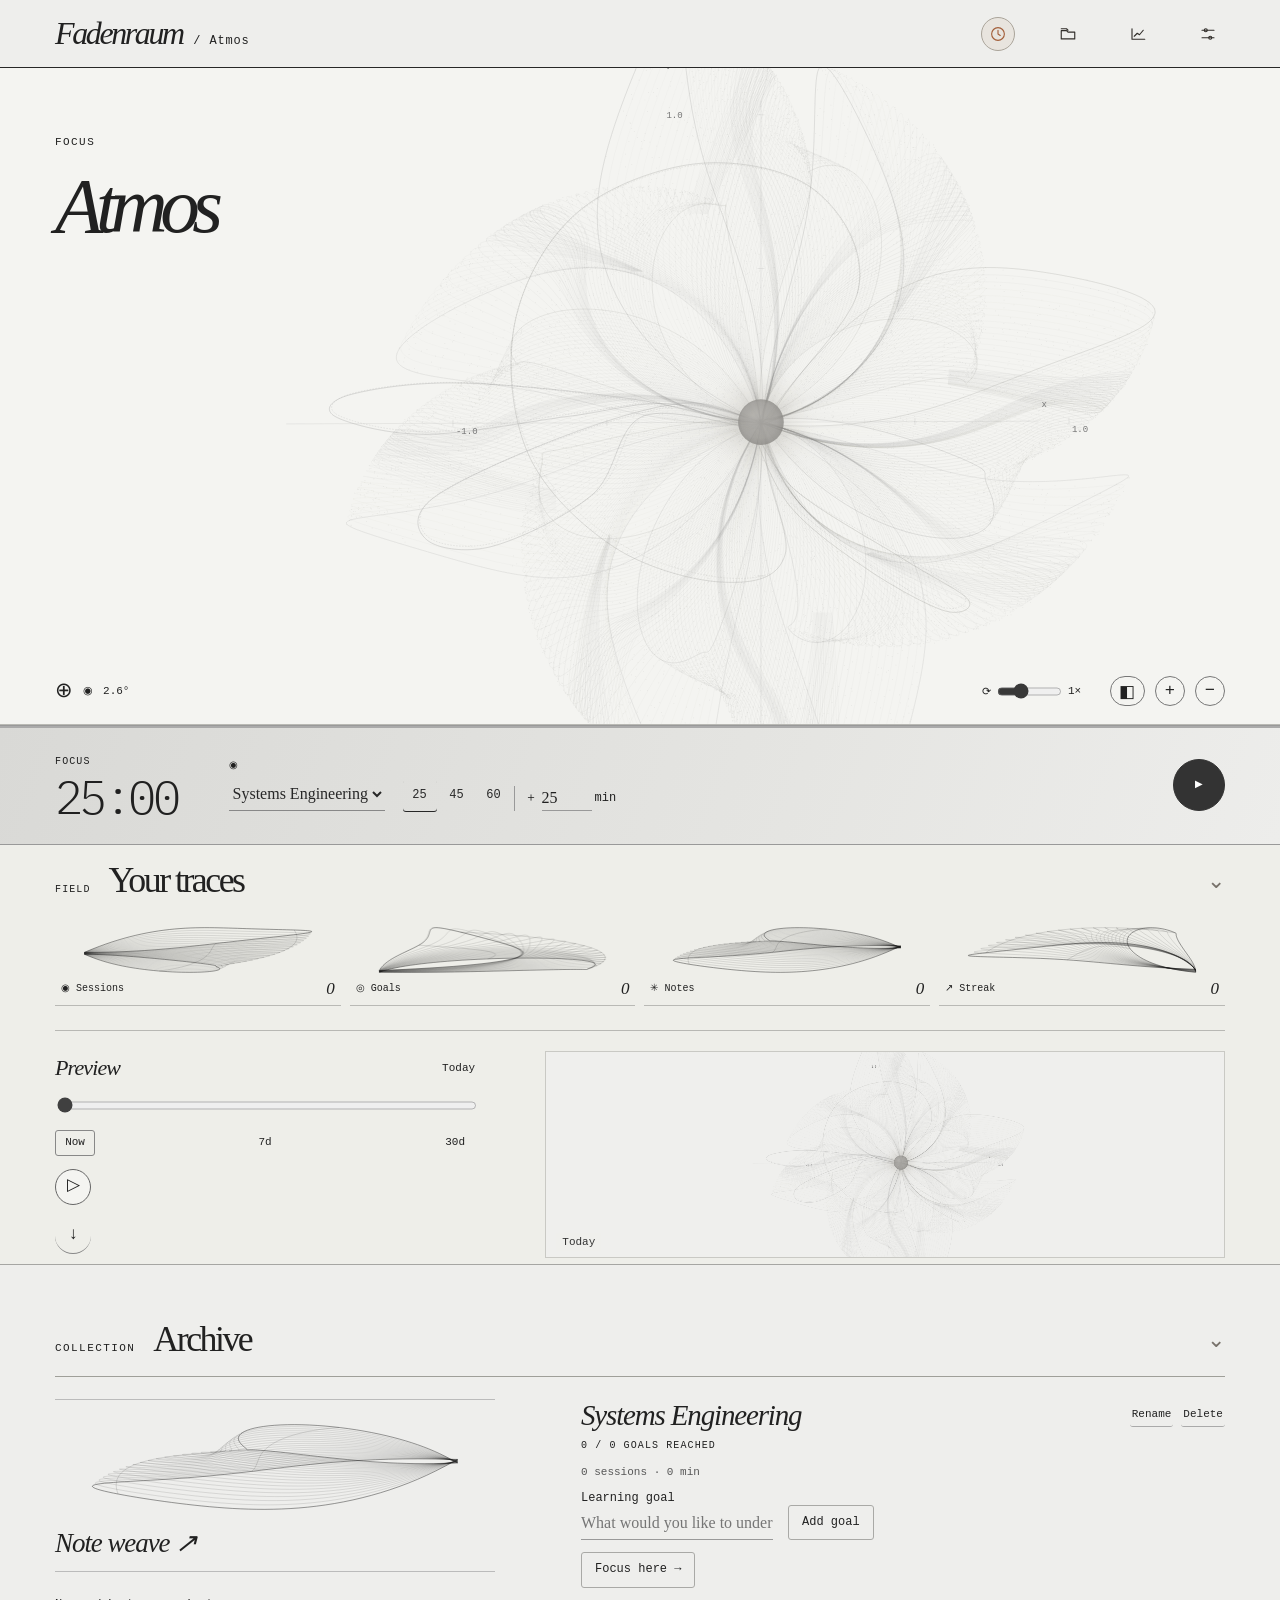
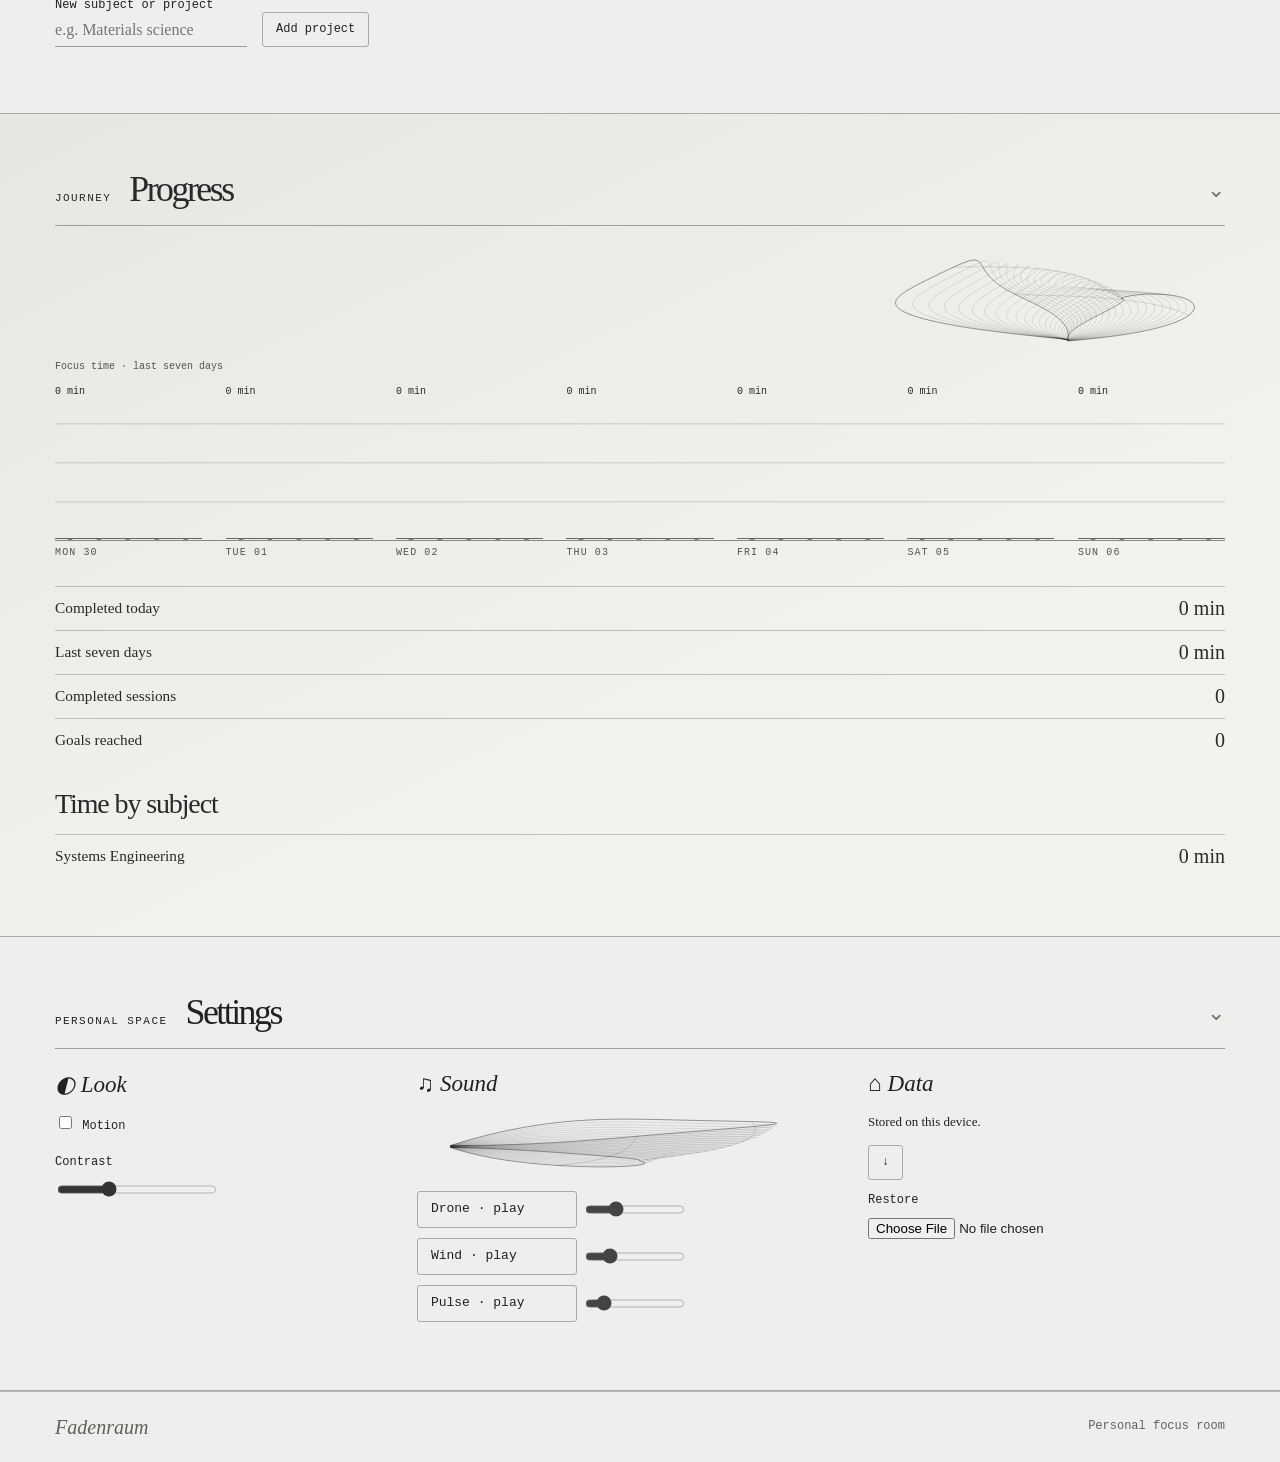
==== index.html @ 85946fc1 "Publish Fadenraum static site Co-authored-by: Copilot App <223556219+Copilot@users.noreply.github.co" ====
<!doctype html><html lang="en"><head><meta charset="utf-8"><meta name="viewport" content="width=device-width,initial-scale=1"><meta name="theme-color" content="#eeeeec"><title>Atmos — Fadenraum</title><link rel="icon" href="data:,"><link rel="stylesheet" href="atmos/stil.css"></head><body>
<header><a class="wordmark" href="#fokus">Fadenraum <i>/ Atmos</i></a><nav aria-label="Main navigation"><a href="#fokus" aria-label="Focus" title="Focus"><svg viewBox="0 0 24 24" aria-hidden="true"><circle cx="12" cy="12" r="8.5"/><path d="M12 7v5l3 2"/></svg></a><a href="#archiv" aria-label="Archive" title="Archive"><svg viewBox="0 0 24 24" aria-hidden="true"><path d="M3 7.5h7l2 2h9v9H3zM3 5h7l2 2"/></svg></a><a href="#fortschritt" aria-label="Progress" title="Progress"><svg viewBox="0 0 24 24" aria-hidden="true"><path d="M4 19V5m0 14h17"/><path d="m7 15 4-4 3 2 5-6"/></svg></a><a href="#einstellungen" aria-label="Settings" title="Settings"><svg viewBox="0 0 24 24" aria-hidden="true"><path d="M4 7h16M4 17h16"/><circle cx="9" cy="7" r="2"/><circle cx="15" cy="17" r="2"/></svg></a></nav></header>
<main><section id="fokus"><div class="installation"><div class="art"><canvas id="traces" tabindex="0" aria-label="Drag or use the arrow keys to orbit the field. Use plus and minus to zoom."></canvas></div>
<div class="intro"><small id="fieldState">Focus</small><h1><span id="identity">Atmos</span><span id="heroClock" hidden aria-hidden="true"></span></h1><div class="chrono" aria-hidden="true"><i id="hand"></i></div><p id="objectCaption" class="quiet-copy" aria-hidden="true">An orbital field study</p></div><div class="orientation" aria-label="View orientation"><span>◉</span><output id="angle">0.0°</output></div><div class="viewControls"><label class="speedLabel" title="Orbit speed">⟳ <input id="speed" aria-label="Orbit speed" type="range" min="0" max="3" step=".25" value="1"><output id="rate">1×</output></label><button id="quality" aria-label="Toggle 4K view" aria-pressed="false" disabled>◧</button><button id="near" aria-label="Zoom in" title="Zoom in">+</button><button id="far" aria-label="Zoom out" title="Zoom out">−</button></div><div id="sessionControls"></div><div id="filmControls" hidden><span id="filmDay">Day 0 / 30</span><button id="filmToggle">Ⅱ</button><button id="filmExit" aria-label="Exit preview">×</button></div></div>
<div class="desk"><div class="progressline" aria-hidden="true"><i id="elapsed"></i></div><div class="time"><small id="phase">Focus</small><output id="time">25:00</output></div><div class="setup"><label>◉ <select id="project" aria-label="Subject or project"></select></label><label id="goalLabel">◎ <select id="goal" aria-label="Learning goal"></select></label><div class="durations" aria-label="Focus duration"><button data-min="25" aria-label="25 minutes">25</button><button data-min="45" aria-label="45 minutes">45</button><button data-min="60" aria-label="60 minutes">60</button><label class="customTime" title="Custom duration">＋ <span><input type="number" min="1" max="240" step="1" required id="customMinutes" aria-label="Custom focus duration in minutes"> min</span></label></div></div><div class="actions"><button class="solid" id="start" aria-label="Start focus" title="Start focus">▶</button><button id="pause" aria-label="Pause or resume focus" hidden></button><button id="end" aria-label="Finish focus" title="Finish">✓</button><button id="abort" aria-label="Reset focus" title="Reset">↺</button></div></div><p role="status" id="report"></p><details class="fold imprintPlate" id="previewFold" open><summary class="foldHead"><span><small>Field</small><strong>Your traces</strong></span><i aria-hidden="true">⌄</i></summary><div class="foldBody"><p id="imprintHint" class="quiet-copy"></p><div id="imprints"></div><div class="forecast"><div class="forecastControls"><label for="days">Preview</label><output id="horizon" for="days">Today</output><input id="days" type="range" min="0" max="30" step="1" value="0"><div class="milestones"><button data-days="0" aria-label="Today">Now</button><button data-days="7" aria-label="One week">7d</button><button data-days="30" aria-label="One month">30d</button></div><button id="filmPlay" type="button" aria-label="Play 30-day preview">▷</button><button id="collect" type="button" aria-label="Export field as SVG">↓</button><p class="quiet-copy">Modelled with one session each day, one note every two days and one goal every three days.</p><p id="forecastSummary" class="quiet-copy" aria-live="polite"></p></div><figure class="proof"><canvas id="proof" aria-label="Field at the selected point in time"></canvas><figcaption id="proofTitle">Your field today</figcaption></figure></div></div></details></section>
<section id="archiv" class="page"><details class="fold" id="archiveFold" open><summary class="foldHead sectionhead"><span><small>Collection</small><strong>Archive</strong></span><i aria-hidden="true">⌄</i></summary><div class="foldBody"><div class="collection"><div class="collectionSide"><a class="noteLink" href="notizgewebe.html"><canvas data-study="notes" aria-hidden="true"></canvas><span>Note weave ↗</span></a><form id="addProject"><label>New subject or project<input name="name" required maxlength="100" placeholder="e.g. Materials science"></label><button>Add project</button></form></div><div id="projects"></div></div></div></details></section>
<section id="fortschritt" class="page"><details class="fold" id="progressFold" open><summary class="foldHead sectionhead"><span><small>Journey</small><strong>Progress</strong></span><i aria-hidden="true">⌄</i></summary><div class="foldBody"><canvas class="orbitStudy" data-study="days" aria-label="Field section from your study days"></canvas><figure class="history"><figcaption>Focus time · last seven days</figcaption><div id="chart"></div></figure><div id="stats"></div></div></details></section>
<section id="einstellungen" class="page"><details class="fold" id="settingsFold" open><summary class="foldHead sectionhead"><span><small>Personal space</small><strong>Settings</strong></span><i aria-hidden="true">⌄</i></summary><div class="foldBody"><div class="settingsGrid"><section><h3>◐ Look</h3><label class="check"><input type="checkbox" id="quiet"> Motion</label><label class="contrastLabel">Contrast<input id="contrast" type="range" min="80" max="145" value="100"></label></section><section><h3>♫ Sound</h3><canvas class="soundStudy" data-study="sessions" aria-hidden="true"></canvas><p class="quiet-copy">A low drone, soft wind and a quiet pulse. Mix each layer independently.</p><div id="sound"></div></section><section><h3>⌂ Data</h3><p>Stored on this device.</p><button id="backup" aria-label="Export backup" title="Export backup">↓</button><label class="upload">Restore <input type="file" id="restore" accept=".json,application/json"></label><p id="importMsg" role="status"></p></section></div></div></details></section></main>
<dialog id="renameDialog"><form id="renameForm"><h2 id="renameHeading">Rename</h2><label>Name<input id="renameName" required autocomplete="off"></label><div><button type="button" id="renameCancel">Cancel</button><button class="solid">Save</button></div></form></dialog><dialog id="confirm"><h2 id="question"></h2><p id="explain"></p><div><button id="no">Back</button><button id="yes" class="solid">Confirm</button></div></dialog>
<footer><i>Fadenraum</i><span id="foot">Personal focus room</span></footer><script type="module" src="atmos/app.js"></script></body></html>
---- atmos/stil.css ----
*{box-sizing:border-box}body{--paper:#eeeeec;--ink:#282827;margin:0;padding:0 clamp(16px,4.4vw,80px);background:var(--paper);color:var(--ink);font:17px/1.5 Georgia,serif}header,nav,footer,.desk,.actions,.durations,form{display:flex;align-items:center}header,footer{justify-content:space-between;border-bottom:1px solid #b9b9b6}header{height:76px;gap:12px}.wordmark{font:italic 28px Georgia;letter-spacing:-1.5px}.wordmark i{font:11px monospace;letter-spacing:.07em;margin-left:5px}nav{gap:clamp(10px,2.4vw,40px)}a,button,input,select{color:inherit}a{text-decoration:none}nav a,button,small,label,footer span,.upload,.link,#report{font:12px/1.45 'Courier New',monospace}nav a[aria-current=page],.link{text-decoration:underline;text-underline-offset:5px}button{border:1px solid #a9a9a6;background:transparent;padding:8px 13px;border-radius:3px;cursor:pointer}.solid{background:#292929;color:white;border-color:#292929}button:hover{border-color:#333}small{text-transform:uppercase;letter-spacing:.11em;font-size:10px}.installation{position:relative;height:clamp(360px,59svh,690px);overflow:hidden;border-bottom:1px solid #b9b9b6}.art{position:absolute;inset:0 0 0 14%;}.art canvas,.art img{width:100%;height:100%;display:block;object-fit:contain}.art canvas{cursor:grab;touch-action:pan-y}.art canvas:active{cursor:grabbing}.intro{position:absolute;pointer-events:none;left:0;top:16%}h1{font:italic normal clamp(60px,7.5vw,125px)/1 Georgia;letter-spacing:-.075em;margin:12px 0}.intro p{margin:10px 0;color:#60605d;font-size:16px}.viewControls{position:absolute;right:4px;bottom:10px;display:flex;gap:4px}.viewControls button{border:0;font-size:19px}.desk{gap:clamp(18px,4vw,74px);padding:26px 0;border-bottom:1px solid #b9b9b6}.time output{display:block;font:normal clamp(44px,5vw,84px)/1 Georgia;font-variant-numeric:tabular-nums;letter-spacing:-.06em}.setup{display:flex;align-items:end;gap:18px;flex-wrap:wrap}.actions{margin-left:auto;gap:8px;flex-wrap:wrap}.actions .solid{padding:12px 20px;white-space:nowrap}select,input:not([type=checkbox],[type=file]){display:block;width:100%;background:transparent;border:0;border-bottom:1px solid #999;padding:7px 0;font:16px Georgia}#project,#goal{max-width:24ch}.durations{gap:3px}.durations button{border:0;color:#666;padding:7px}.durations [aria-pressed=true]{color:#171717;box-shadow:0 1px currentColor}#report{min-height:18px}.page{max-width:860px;margin:60px auto 80px;min-height:55vh}.page h1{font-size:clamp(48px,6vw,78px);margin-bottom:35px}.page h2,dialog h2{font:normal 28px Georgia;letter-spacing:-.04em;margin:26px 0 14px}.page p{max-width:59ch}.page form{gap:15px;align-items:flex-end;flex-wrap:wrap}.project{border-top:1px solid #aaa;padding:14px 0 28px;margin-top:28px}.project li{list-style:none}.project ul{padding:0}.project .check{font:16px Georgia}.project form{margin:12px 0}.statrow{display:flex;justify-content:space-between;border-top:1px solid #ccc;padding:10px 0;gap:15px}.upload{display:block;margin-top:20px}.upload input{display:block;margin-top:8px}footer{border-top:1px solid #b9b9b6;border-bottom:0;padding:15px 0;color:#60605d}footer i{font-size:20px}dialog{background:#eee;border:1px solid #888;max-width:min(440px,90vw);padding:24px}dialog::backdrop{background:#2226}dialog h2{margin:0}dialog div{display:flex;justify-content:flex-end;gap:8px}[hidden]{display:none!important}.running .intro h1{font-size:clamp(40px,4vw,65px)}.running .setup{display:none}button:focus-visible,a:focus-visible,input:focus-visible,canvas:focus-visible{outline:2px solid #555;outline-offset:2px}
@media(max-width:760px){header{height:auto;min-height:65px;flex-wrap:wrap;padding:12px 0;gap:8px}nav{gap:14px}nav a{font-size:11px}.installation{height:clamp(300px,48svh,450px)}.intro{top:12px}.intro h1{font-size:50px;margin:0}.intro p{font-size:13px;margin:0}.art{inset:40px -10% 0}.desk{gap:14px;flex-wrap:wrap;padding:14px 0}.setup{gap:10px;flex:1}.actions{margin-left:0}.page{margin-top:32px}.wordmark{font-size:24px}.viewControls{bottom:0}.running .actions{margin-left:auto}}@media(max-width:475px){header nav{width:100%;justify-content:space-between}.desk .setup{min-width:185px}.actions{width:100%}.actions #start{width:100%}.setup label{max-width:100%}.desk .time{align-self:flex-start}}
.layer{display:flex;align-items:center;gap:16px;margin:10px 0}.layer button{min-width:160px;text-align:left}.layer input[type=range]{max-width:180px;accent-color:#444}

/* The installation, its control strip and the archive share one vertical axis. */
:root{--margin:clamp(18px,4.3vw,84px);--paper:#efefec;scroll-padding-top:74px}
body{padding:0;background:var(--paper);color:#212121}
header{height:68px;min-height:0;position:sticky;top:0;background:var(--paper);z-index:8;padding:0 var(--margin);border-bottom:1px solid #272727}
.wordmark{font:italic 32px Georgia;letter-spacing:-.075em}.wordmark i{font:12px 'Courier New',monospace}
nav{gap:clamp(14px,2.8vw,52px)}nav a{padding:6px 0}nav a[aria-current=page]{text-decoration:none;border-bottom:1px solid}
.installation{height:clamp(430px,67svh,790px);background:#cfcfcf;isolation:isolate;border:0;overflow:hidden}
.art{position:absolute;inset:0 0 0 15%;filter:contrast(var(--contrast,100%));background:#cfcfcf}#traces{cursor:grab;touch-action:pan-y}#traces:active{cursor:grabbing}
.intro{left:var(--margin);top:10%;z-index:2}.intro h1,.running .intro h1{font:italic normal clamp(80px,10.3vw,190px)/.89 Georgia;letter-spacing:-.094em;margin:18px 0 13px}
.intro small,.sectionhead small{font:11px/1.5 'Courier New',monospace;letter-spacing:.13em}.intro p{font:italic 19px Georgia;color:#303030}
.orientation,.viewControls{position:absolute;bottom:18px;font:11px/1.4 'Courier New',monospace;display:flex;align-items:center;gap:10px}.orientation{left:var(--margin)}.orientation:before{content:'⊕';font-size:21px}.orientation output{font-variant-numeric:tabular-nums}.viewControls{right:var(--margin)}.viewControls button{border:1px solid #777;width:30px;height:30px;padding:0;font-size:17px;border-radius:50%}
.desk{background:#202020;color:#f1f1ef;margin:0;padding:22px var(--margin);position:relative;border:0;gap:clamp(20px,4vw,80px);min-height:114px}.desk select{color:#eee;border-color:#888}.desk option{background:#222}.desk .solid{background:#ebeae7;color:#202020;border-color:#eee;border-radius:0}.desk .durations button{color:#aaa}.desk .durations [aria-pressed=true]{color:#fff}.desk .time output{font-size:clamp(46px,5vw,84px)}.progressline{position:absolute;left:0;right:0;top:0;height:3px;background:#424242}.progressline i{display:block;height:100%;background:#fff}.desk .actions button:hover{border-color:white}
#report{margin:0;padding:0 var(--margin);min-height:0}#report:not(:empty){padding-block:10px;border-bottom:1px solid #bbb}
.page{margin:0;padding:clamp(40px,6vw,96px) var(--margin);max-width:none;min-height:0;border-bottom:1px solid #aaa}.sectionhead{display:flex;gap:24px;align-items:baseline;justify-content:space-between;flex-direction:row-reverse;border-bottom:1px solid currentColor;margin-bottom:26px;padding-bottom:18px}
.sectionhead h2{font:normal clamp(43px,6.8vw,100px)/.99 Georgia;letter-spacing:-.078em;margin:0}.collection{display:grid;grid-template-columns:minmax(0,1fr) minmax(0,1.45fr);gap:7%}.collectionSide{max-width:440px}.noteLink{display:flex;align-items:center;gap:20px;font:italic 27px Georgia;letter-spacing:-.04em;margin-bottom:25px}.woven{width:68px;height:68px;border-radius:50%;background:repeating-radial-gradient(ellipse at 32% 50%,transparent 0 2px,#333 2.5px 3px,transparent 3.5px 5px),repeating-radial-gradient(ellipse at 69% 52%,transparent 0 3px,#777 3.5px 4px,transparent 4.5px 6.5px);transform:rotate(-26deg)}.project{margin:0;padding:0 0 25px;border:0}.project+.project{padding-top:22px;border-top:1px solid #aaa}.project h2{margin:0;font:italic 32px Georgia}.project p{font:12px monospace;color:#575757}.project ul:empty{display:none}.page h3{font:italic normal 26px Georgia;margin:0 0 15px}
#fortschritt{background:#242424;color:#eee}.history{margin:0 0 35px}.history figcaption{font:12px monospace;color:#ccc}#chart{display:grid;grid-template-columns:repeat(7,1fr);border-bottom:1px solid #888;height:155px;margin:14px 0 45px;gap:2%;background:repeating-linear-gradient(to top,transparent 0 37px,#ffffff1a 38px 39px)}.day{position:relative;display:flex;align-items:flex-end;height:100%}.day i{display:block;width:100%;height:max(2px,var(--height));max-height:100%;border-top:1px solid white;background:repeating-linear-gradient(168deg,transparent 0 3px,#ffffff85 3.3px 4px,transparent 4.2px 6px)}.day small{position:absolute;top:100%;padding-top:6px;color:#ccc}.day span{position:absolute;top:0;font:11px monospace}.statrow{border-color:#555}.statrow strong{font:normal 22px Georgia}.settingsGrid{display:grid;grid-template-columns:.85fr 1.1fr 1fr;gap:5%}.settingsGrid section{min-width:0}.settingsGrid p{font-size:15px}.layer{flex-wrap:wrap;gap:6px}.layer input[type=range]{width:100px}.contrastLabel{display:block;margin-top:18px}.contrastLabel input{display:block;max-width:160px;accent-color:#333}footer{padding:20px var(--margin)}button,a,input,select{scroll-margin-top:80px}
@media(max-width:760px){:root{scroll-padding-top:83px}header{height:auto;min-height:64px;padding:9px var(--margin);gap:6px}.installation{height:clamp(400px,60svh,550px)}.art{inset:35px -7% 0 0}.intro{top:16px}.intro h1,.running .intro h1{font-size:clamp(60px,12vw,85px);margin:5px 0}.intro p{font-size:15px}.viewControls span{display:none}.desk{gap:14px;padding:18px var(--margin)}.orientation,.viewControls{bottom:9px}.settingsGrid{grid-template-columns:1fr 1fr}.sectionhead{gap:15px}.collection{gap:5%}.sectionhead small{font-size:9px}.desk .time output{font-size:48px}}
@media(max-width:550px){.collection,.settingsGrid{grid-template-columns:1fr;gap:28px}.sectionhead h2{font-size:43px}.installation{height:clamp(390px,54svh,470px)}.art{inset:70px -11% 4px -11%}.wordmark{font-size:25px}.intro h1,.running .intro h1{font-size:62px}.intro p{margin-top:2px}.desk .setup{min-width:160px}.desk .actions{width:100%}.settingsGrid section+section{border-top:1px solid #aaa;padding-top:20px}#chart{height:120px}.viewControls button{width:26px;height:26px}}

/* Fine ruled fields carry each section into the next one. */
.desk{background:linear-gradient(110deg,#d9d9d6,#e5e5e2 62%,#ededeb);color:#202020;border-block:1px solid #999}.desk select,.desk .durations button,.desk .durations [aria-pressed=true]{color:#272727}.desk option{background:#eee}.desk .solid{background:#333;color:#fff;border-color:#333}.desk .actions button:hover{border-color:#636363}.progressline{height:2px;background:#aaa}.progressline i{background:#282828}#fortschritt{background:linear-gradient(155deg,#e6e6e2,#f2f2ee 70%);color:#292929;position:relative}.history figcaption,.day small{color:#535353}.day i{border-color:#666;background:repeating-linear-gradient(168deg,transparent 0 3px,#2228 3.3px 4px,transparent 4.2px 6px)}#chart{background:repeating-linear-gradient(to top,transparent 0 37px,#3332 38px 39px)}.statrow{border-color:#bdbdb9}
.imprintPlate{padding:27px var(--margin) 24px;border-bottom:1px solid #a6a6a3;display:grid;grid-template-columns:1fr 2.62fr;gap:5%;align-items:center;background:#eaeae7}.imprintTitle h2{font:italic 33px/1.1 Georgia;letter-spacing:-.055em;margin:6px 0}.imprintTitle p{font:12px/1.45 'Courier New',monospace;color:#5a5a57;margin:5px 0;max-width:38ch}#imprints{display:grid;grid-template-columns:repeat(4,1fr);gap:9px}#imprints button{display:grid;grid-template-columns:1fr auto;align-items:center;text-align:left;padding:0 6px 6px;border:0;border-bottom:1px solid #b9b9b5;border-radius:0;font-size:11px}#imprints button[aria-pressed=true]{border-bottom:2px solid #252525;background:#ffffff50}#imprints canvas{grid-column:span 2;width:100%;height:58px}#imprints output{font:italic 19px Georgia}.noteLink{display:flex;flex-direction:column;align-items:flex-start;border-block:1px solid #bbb;padding:12px 0;gap:5px}.noteLink canvas{width:100%;height:110px}.orbitStudy{display:block;width:min(360px,65%);height:105px;margin:0 0 8px auto}.soundStudy{width:100%;height:62px}.sectionhead{border-color:#92928d}.installation{background:#cdcdcd}.art{background:#cdcdcd}
@media(max-width:720px){.imprintPlate{grid-template-columns:1fr;gap:10px}.imprintTitle p{max-width:none}#imprints{gap:3px}#imprints button{font-size:10px}#imprints canvas{height:48px}.noteLink canvas{height:80px}.orbitStudy{height:75px}}.forecast{grid-column:1/-1;border-top:1px solid #b8b8b4;display:grid;grid-template-columns:1fr 1.618fr;gap:6%;padding-top:20px;margin-top:8px;align-items:center}.forecastControls{display:grid;grid-template-columns:1fr auto;gap:7px 10px}.forecastControls label{font:italic 25px Georgia;letter-spacing:-.04em}.forecastControls output,.proof figcaption{font:12px 'Courier New',monospace}.forecastControls output{align-self:center}.forecastControls input{grid-column:1/-1;width:100%;accent-color:#404040;cursor:ew-resize}.forecastControls p,.milestones{grid-column:1/-1}.forecastControls p{font:13px/1.5 Georgia;color:#565651;margin:2px 0}.milestones{display:flex;justify-content:space-between}.milestones button{font-size:11px;padding:4px 7px;border-color:transparent}.milestones button[aria-pressed=true]{border-color:#888}.proof{position:relative;background:#cdcdcd;margin:0}.proof canvas{display:block;width:100%;height:clamp(155px,16vw,250px)}.proof figcaption{position:absolute;bottom:6px;left:10px;color:#333}.customTime{padding-left:10px;border-left:1px solid #999}.customTime span{display:flex;align-items:center;gap:3px}.customTime input[type=number]{width:50px;font:16px Georgia;padding:3px 0}.durations{align-items:end}.setup{flex:1}
@media(max-width:620px){.forecast{grid-template-columns:1fr;gap:12px}.proof canvas{height:160px}.durations{flex-wrap:wrap}.customTime{font-size:10px}.imprintPlate{gap:10px}.forecastControls{gap:4px}.desk .setup{flex-wrap:wrap}}
#filmPlay{grid-column:1/-1;justify-self:start;margin:6px 0;border:1px solid #666;border-radius:30px;padding:8px 16px;background:#f4f4f1}
#filmControls{display:flex;align-items:center;gap:8px;position:absolute;z-index:3;bottom:55px;left:var(--margin);background:#eeeeebf0;border:1px solid #999;padding:6px 10px;font:12px 'Courier New',monospace}#filmControls button{font-size:11px;padding:5px 8px}
.viewControls #quality{width:auto;min-width:35px;padding:0 7px;border-radius:16px;font-size:11px}.installation.cinema{position:fixed;inset:0;z-index:20;width:100vw;height:100dvh;min-height:0;max-height:none;background:#cdcdcd}.cinema .art{inset:50% auto auto 50%;transform:translate(-50%,-50%);width:min(100vw,177.7778dvh);height:auto;aspect-ratio:16/9}.cinema .intro{display:none}.cinema .viewControls{z-index:2;background:#d4d4d4dd;padding:4px;border-radius:18px}.cinema .orientation{bottom:18px}
.installation,.installation.cinema,.art,.proof{background:#f4f4f1}.installation{border-bottom:1px solid #b9b9b4}.art{inset:0 0 0 18%}.intro{top:12%}.intro h1,.running .intro h1{font-weight:normal}.viewControls button{background:#f4f4f1}.imprintPlate{background:#eeeee9}.proof{border:1px solid #c9c9c4}.proof figcaption{background:#efefedda;padding:3px 6px}.forecastControls #collect{grid-column:1/-1;justify-self:start;padding:3px 0;background:none;border:0;border-bottom:1px solid #888}.sectionhead{border-color:#9f9f99}#traces{touch-action:pan-y}.art:focus-within{outline-offset:-2px}
@media(max-width:760px){.art{inset:64px 0 9px}.intro{top:18px}}@media(max-width:550px){.art{inset:76px 0 18px}}

/* The plate extends beneath the title; the controls keep their own margin. */
.installation{height:clamp(460px,73svh,920px)}.art{inset:0 -2% 0 9%}.intro{top:9%;max-width:29%;pointer-events:none}.intro h1{position:relative}.intro #heroClock{font:normal clamp(58px,6.2vw,116px)/1 Georgia;letter-spacing:-.07em;font-variant-numeric:tabular-nums}
#fokus[data-focus=active] .installation{background:#e7e7e3}#fokus[data-focus=active] .art{background:transparent}#fokus[data-focus=active] #fieldState,#fokus[data-focus=paused] #fieldState,#fokus[data-focus=reward] #fieldState{display:inline-block;padding:5px 9px;border:1px solid #999;border-radius:18px}#fokus[data-focus=active] #fieldState::before{content:'●';margin-right:7px}#fokus[data-focus=paused] #fieldState::before{content:'Ⅱ';margin-right:7px}
#fokus[data-focus=active] .desk{background:#d8d8d3}#fokus[data-focus=reward] .intro p{visibility:hidden}.installation{transition:background-color .7s ease}
@media(max-width:760px){.installation{height:clamp(400px,61svh,600px)}.art{inset:45px -7% 5px -4%}.intro{max-width:75%;top:13px}.intro h1{margin-top:6px}.intro #heroClock{font-size:52px}}@media(prefers-reduced-motion:reduce){.installation{transition:none}}

@font-face{font-family:"Plex Mono";src:url(fonts/plex-mono-light.ttf) format("truetype");font-style:normal;font-weight:300;font-display:swap}
.intro #heroClock,.desk .time output{font:300 clamp(40px,4.1vw,73px)/1.08 "Plex Mono",monospace;letter-spacing:-.075em;font-variant-numeric:tabular-nums}
.chrono{display:none;position:relative;width:112px;height:24px;margin:6px 0 10px;border-bottom:1px solid #777;background:repeating-linear-gradient(90deg,#777 0 1px,transparent 1px 10px) left bottom/100% 4px no-repeat}
.chrono:before{content:'';position:absolute;left:0;top:5px;width:15px;height:15px;border:1px solid #777;border-radius:100%}
.chrono i{display:block;position:absolute;left:8px;top:6px;width:1px;height:7px;background:#292929;transform-origin:bottom center;transition:transform .23s linear}
.running .chrono{display:block}.running .cinema .intro,.cinema:has(+.desk) .intro:has(#heroClock:not([hidden])){display:block}
.viewControls{align-items:center}.speedLabel{display:flex;align-items:center;gap:6px;font:11px 'Courier New',monospace}.speedLabel input[type=range]{width:65px;padding:0;margin:0;accent-color:#383838}.speedLabel output{min-width:32px}
#sessionControls{position:absolute;left:var(--margin);bottom:54px}.cinema #sessionControls .actions{display:flex;justify-content:flex-start;gap:7px}.cinema #sessionControls .actions #start{display:none}
.cinema .viewControls{background:#f4f4f1d9}.running .cinema .intro{left:var(--margin);top:9%}
@media(max-width:620px){.intro #heroClock,.desk .time output{font-size:39px}.speedLabel{font-size:10px}.speedLabel input[type=range]{width:43px}.viewControls{gap:3px}.speedLabel output{min-width:22px}.running .cinema .intro{top:6%}.chrono{margin:3px 0 7px}.viewControls{right:9px}.orientation{left:10px}}
@media(prefers-reduced-motion:reduce){.chrono i{transition:none}}
.running .intro h1{font-size:clamp(40px,4.1vw,73px);line-height:1.08;margin:15px 0 5px}.chrono:after{content:'';display:block;height:1px;position:absolute;bottom:-1px;left:0;width:var(--sweep,0%);background:#111;box-shadow:1px 0 0 1px #333}
#fokus[data-focus=reward] .cinema .intro{display:block}
.projectHead,.project li{display:flex;align-items:center;gap:8px}.projectHead h2,.project li label{flex:1;overflow-wrap:anywhere}.projectHead button,.project li button{border:0;border-bottom:1px solid #aaa;padding:3px 2px;font-size:11px}.project li{padding:5px 0}.project summary{cursor:pointer;font:12px 'Courier New',monospace;color:#595955}.project details{margin:12px 0}#renameForm{display:grid;gap:16px}#renameName{min-width:min(65vw,290px)}

nav a{display:grid;place-items:center;width:34px;height:34px;border:1px solid transparent;border-radius:50%;color:#302d29;transition:background-color .2s,border-color .2s,color .2s}
nav a:hover,nav a[aria-current=page]{background:#e8e4de;border-color:#aaa49a;color:#a35f3a;text-decoration:none}
nav svg{width:18px;height:18px;fill:none;stroke:currentColor;stroke-width:1.5;stroke-linecap:round;stroke-linejoin:round}
.intro #objectCaption,.quiet-copy{position:absolute!important;width:1px;height:1px;padding:0;margin:-1px;overflow:hidden;clip:rect(0,0,0,0);white-space:nowrap;border:0}
.imprintTitle p.quiet-copy,.forecastControls p.quiet-copy,.settingsGrid p.quiet-copy{position:absolute}
.desk .setup>label{font-size:11px;white-space:nowrap}
.desk .setup>label select{margin-top:4px}
.desk .durations button{min-width:34px;font-variant-numeric:tabular-nums}
.desk .customTime{display:flex;align-items:center;gap:5px;white-space:nowrap}
.desk .customTime span{display:flex;align-items:center}
.desk .actions button{min-width:42px;height:42px;display:grid;place-items:center;font-size:19px;border-radius:50%;padding:0}
.desk .actions #start{min-width:52px;height:52px;font-size:20px}
.desk .actions #pause{font-size:14px}
.viewControls #quality{font-size:0}
.viewControls #quality::before{content:'◧';font:17px/1 Georgia,serif}
.imprintTitle h2{margin-bottom:0}
.forecastControls .milestones button{min-width:40px}
.forecastControls #filmPlay,.forecastControls #collect{width:36px;height:36px;display:grid;place-items:center;padding:0;border-radius:50%;font-size:17px}
.settingsGrid h3{display:flex;align-items:center;gap:8px}
.settingsGrid .upload{margin-top:12px}
.page{padding-top:clamp(32px,4.5vw,68px);padding-bottom:clamp(36px,4.5vw,68px)}
@media(max-width:760px){nav{gap:6px}.desk .setup>label select{max-width:22ch}.desk .actions #start{width:48px}.desk .actions{gap:5px}}
.foldHead{display:flex;align-items:center;justify-content:space-between;gap:18px;cursor:pointer;list-style:none}
.foldHead.sectionhead{flex-direction:row}
.foldHead::-webkit-details-marker{display:none}
.foldHead>span{display:flex;align-items:baseline;gap:18px}
.foldHead strong{font:normal clamp(30px,5.2vw,72px)/1 Georgia,serif;letter-spacing:-.07em}
.foldHead i{font:normal 22px/1 Georgia,serif;transition:transform .22s ease;color:#77716a}
.fold:not([open])>.foldHead i{transform:rotate(-90deg)}
.foldBody{padding-top:22px}
details.fold:not([open])>.foldBody{display:none}
.fold>.sectionhead{margin-bottom:0}
.fold[open]>.sectionhead{margin-bottom:0}
.foldBody>.collection{padding-bottom:8px}
.fold.imprintPlate{display:block;padding:18px var(--margin) 22px}
.imprintPlate>.foldHead{border:0}
.imprintPlate .foldBody{display:grid;grid-template-columns:1fr 2.62fr;gap:5%;align-items:center}
.imprintPlate .foldBody>#imprints{grid-column:1/-1}
.imprintPlate .foldBody .forecast{grid-column:1/-1}
@media(max-width:720px){.imprintPlate .foldBody{grid-template-columns:1fr;gap:10px}}
@media(prefers-reduced-motion:reduce){.foldHead i{transition:none}}

.intro h1,.running .intro h1{font-size:clamp(48px,6.18vw,114px)}
.running .intro h1{font-size:clamp(24px,2.46vw,44px)}
.foldHead strong{font-size:clamp(18px,3.12vw,43px)}
@media(max-width:760px){.intro h1,.running .intro h1{font-size:clamp(36px,7.2vw,51px)}.running .intro h1{font-size:clamp(24px,2.46vw,44px)}}
@media(max-width:550px){.intro h1,.running .intro h1{font-size:clamp(36px,7.2vw,45px)}.running .intro h1{font-size:clamp(24px,2.46vw,44px)}}
/* Keep the focus artwork full-size; typography below it is deliberately quieter. */
#fokus>.desk,#fokus>#report,#fokus>.imprintPlate,#archiv,#fortschritt,#einstellungen{font-size:.9em}
#fokus>.desk .time output{font-size:clamp(36px,3.69vw,66px)}
#fokus>.desk .setup>label,#fokus>.desk .actions button{font-size:10px}
#fokus .foldHead strong,#archiv .foldHead strong,#fortschritt .foldHead strong,#einstellungen .foldHead strong{font-size:clamp(16px,2.8vw,39px)}
#fokus .forecastControls label{font-size:22px}
#fokus .forecastControls p{font-size:12px}
#fokus .forecastControls output,#fokus .proof figcaption{font-size:11px}
#imprints button{font-size:10px}
#imprints output{font-size:17px}
#archiv .project h2{font-size:29px}
#archiv .project p,#archiv .projectHead button,#archiv .project li button,#archiv .project summary{font-size:11px}
#fortschritt .history figcaption,#fortschritt .day small,#fortschritt .day span{font-size:10px}
#fortschritt .statrow strong{font-size:20px}
#einstellungen h3{font-size:23px}
#einstellungen .settingsGrid p,#einstellungen .layer button,#einstellungen .layer label{font-size:13px}
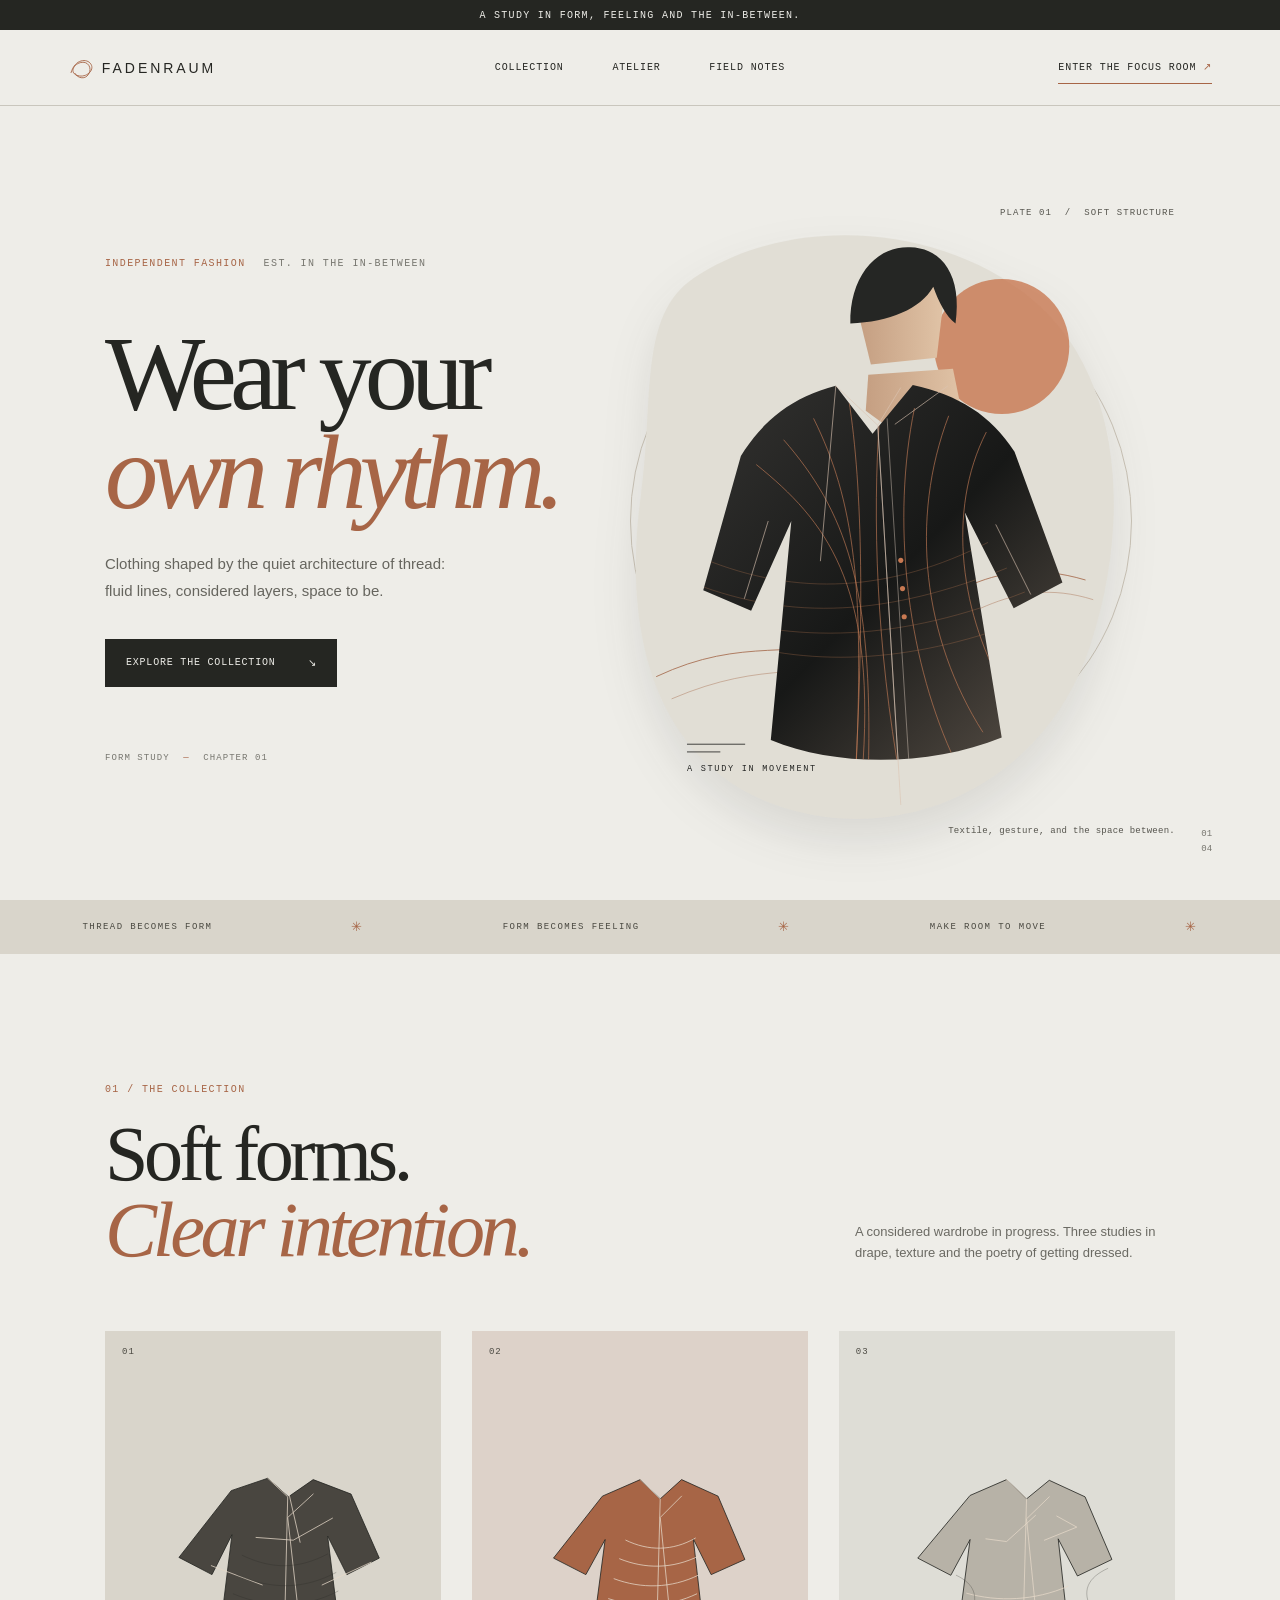
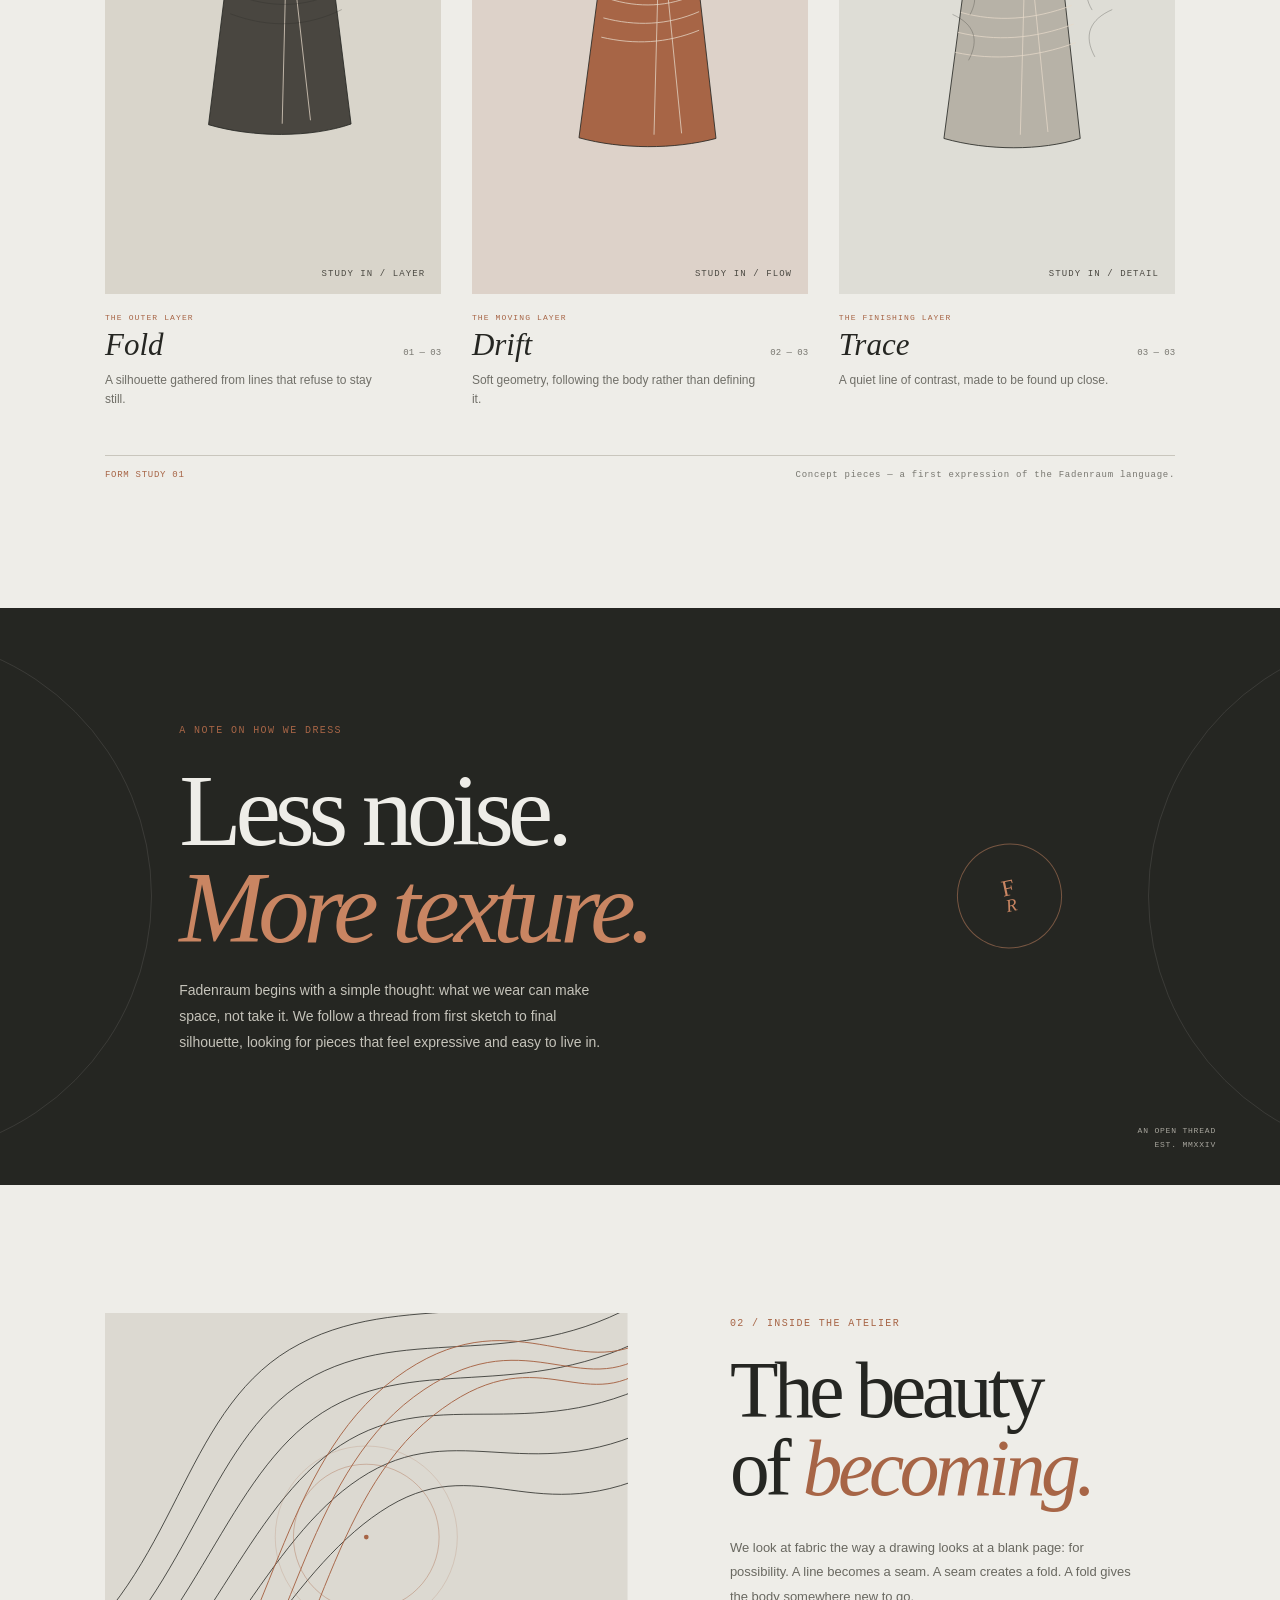
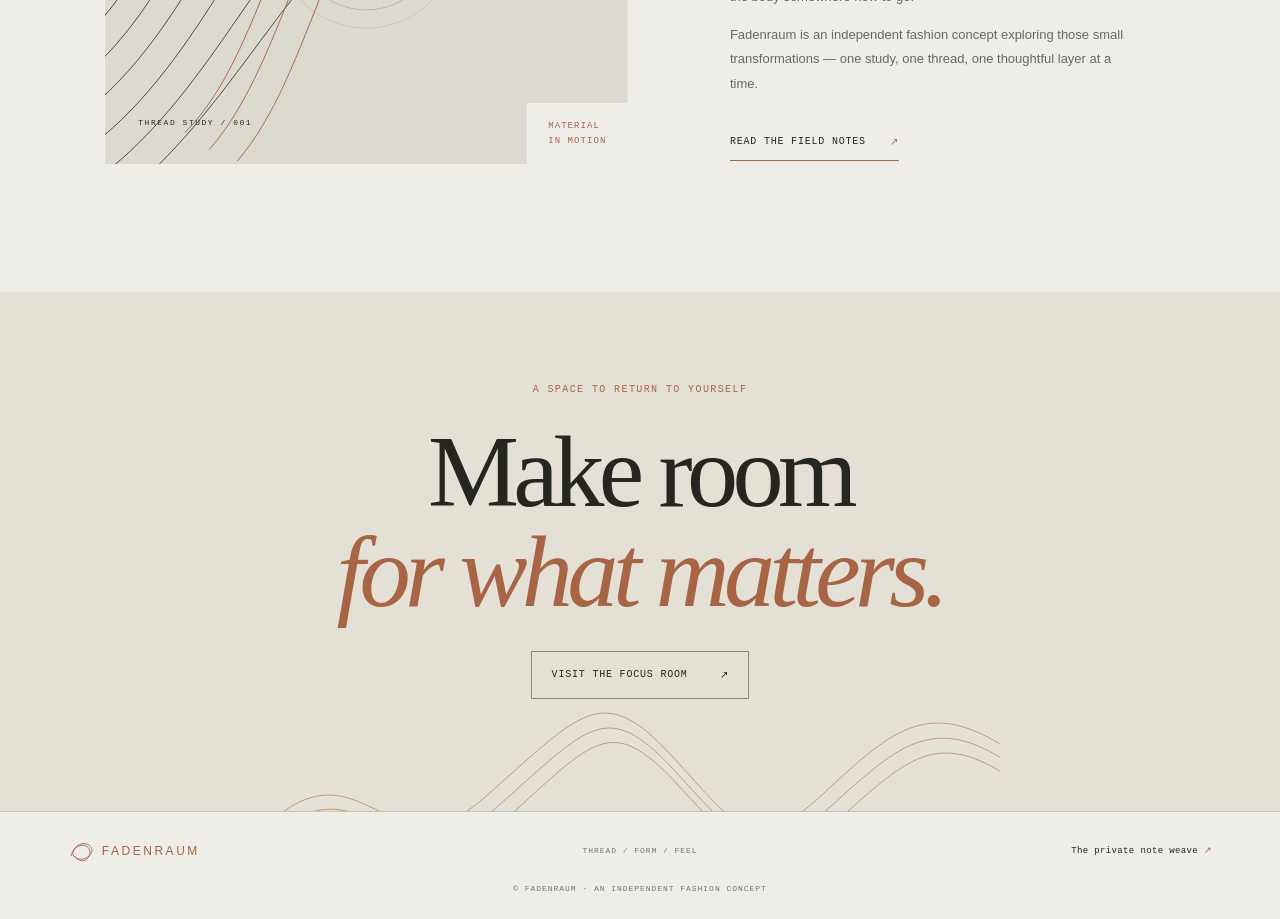
==== commit ecf087b1: "Transform Fadenraum into a fashion brand Co-authored-by: Copilot App <223556219+Copilot@users.norepl" ====
--- a/index.html
+++ b/index.html
@@ -1,10 +1,164 @@
-<!doctype html><html lang="en"><head><meta charset="utf-8"><meta name="viewport" content="width=device-width,initial-scale=1"><meta name="theme-color" content="#eeeeec"><title>Atmos — Fadenraum</title><link rel="icon" href="data:,"><link rel="stylesheet" href="atmos/stil.css"></head><body>
-<header><a class="wordmark" href="#fokus">Fadenraum <i>/ Atmos</i></a><nav aria-label="Main navigation"><a href="#fokus" aria-label="Focus" title="Focus"><svg viewBox="0 0 24 24" aria-hidden="true"><circle cx="12" cy="12" r="8.5"/><path d="M12 7v5l3 2"/></svg></a><a href="#archiv" aria-label="Archive" title="Archive"><svg viewBox="0 0 24 24" aria-hidden="true"><path d="M3 7.5h7l2 2h9v9H3zM3 5h7l2 2"/></svg></a><a href="#fortschritt" aria-label="Progress" title="Progress"><svg viewBox="0 0 24 24" aria-hidden="true"><path d="M4 19V5m0 14h17"/><path d="m7 15 4-4 3 2 5-6"/></svg></a><a href="#einstellungen" aria-label="Settings" title="Settings"><svg viewBox="0 0 24 24" aria-hidden="true"><path d="M4 7h16M4 17h16"/><circle cx="9" cy="7" r="2"/><circle cx="15" cy="17" r="2"/></svg></a></nav></header>
-<main><section id="fokus"><div class="installation"><div class="art"><canvas id="traces" tabindex="0" aria-label="Drag or use the arrow keys to orbit the field. Use plus and minus to zoom."></canvas></div>
-<div class="intro"><small id="fieldState">Focus</small><h1><span id="identity">Atmos</span><span id="heroClock" hidden aria-hidden="true"></span></h1><div class="chrono" aria-hidden="true"><i id="hand"></i></div><p id="objectCaption" class="quiet-copy" aria-hidden="true">An orbital field study</p></div><div class="orientation" aria-label="View orientation"><span>◉</span><output id="angle">0.0°</output></div><div class="viewControls"><label class="speedLabel" title="Orbit speed">⟳ <input id="speed" aria-label="Orbit speed" type="range" min="0" max="3" step=".25" value="1"><output id="rate">1×</output></label><button id="quality" aria-label="Toggle 4K view" aria-pressed="false" disabled>◧</button><button id="near" aria-label="Zoom in" title="Zoom in">+</button><button id="far" aria-label="Zoom out" title="Zoom out">−</button></div><div id="sessionControls"></div><div id="filmControls" hidden><span id="filmDay">Day 0 / 30</span><button id="filmToggle">Ⅱ</button><button id="filmExit" aria-label="Exit preview">×</button></div></div>
-<div class="desk"><div class="progressline" aria-hidden="true"><i id="elapsed"></i></div><div class="time"><small id="phase">Focus</small><output id="time">25:00</output></div><div class="setup"><label>◉ <select id="project" aria-label="Subject or project"></select></label><label id="goalLabel">◎ <select id="goal" aria-label="Learning goal"></select></label><div class="durations" aria-label="Focus duration"><button data-min="25" aria-label="25 minutes">25</button><button data-min="45" aria-label="45 minutes">45</button><button data-min="60" aria-label="60 minutes">60</button><label class="customTime" title="Custom duration">＋ <span><input type="number" min="1" max="240" step="1" required id="customMinutes" aria-label="Custom focus duration in minutes"> min</span></label></div></div><div class="actions"><button class="solid" id="start" aria-label="Start focus" title="Start focus">▶</button><button id="pause" aria-label="Pause or resume focus" hidden></button><button id="end" aria-label="Finish focus" title="Finish">✓</button><button id="abort" aria-label="Reset focus" title="Reset">↺</button></div></div><p role="status" id="report"></p><details class="fold imprintPlate" id="previewFold" open><summary class="foldHead"><span><small>Field</small><strong>Your traces</strong></span><i aria-hidden="true">⌄</i></summary><div class="foldBody"><p id="imprintHint" class="quiet-copy"></p><div id="imprints"></div><div class="forecast"><div class="forecastControls"><label for="days">Preview</label><output id="horizon" for="days">Today</output><input id="days" type="range" min="0" max="30" step="1" value="0"><div class="milestones"><button data-days="0" aria-label="Today">Now</button><button data-days="7" aria-label="One week">7d</button><button data-days="30" aria-label="One month">30d</button></div><button id="filmPlay" type="button" aria-label="Play 30-day preview">▷</button><button id="collect" type="button" aria-label="Export field as SVG">↓</button><p class="quiet-copy">Modelled with one session each day, one note every two days and one goal every three days.</p><p id="forecastSummary" class="quiet-copy" aria-live="polite"></p></div><figure class="proof"><canvas id="proof" aria-label="Field at the selected point in time"></canvas><figcaption id="proofTitle">Your field today</figcaption></figure></div></div></details></section>
-<section id="archiv" class="page"><details class="fold" id="archiveFold" open><summary class="foldHead sectionhead"><span><small>Collection</small><strong>Archive</strong></span><i aria-hidden="true">⌄</i></summary><div class="foldBody"><div class="collection"><div class="collectionSide"><a class="noteLink" href="notizgewebe.html"><canvas data-study="notes" aria-hidden="true"></canvas><span>Note weave ↗</span></a><form id="addProject"><label>New subject or project<input name="name" required maxlength="100" placeholder="e.g. Materials science"></label><button>Add project</button></form></div><div id="projects"></div></div></div></details></section>
-<section id="fortschritt" class="page"><details class="fold" id="progressFold" open><summary class="foldHead sectionhead"><span><small>Journey</small><strong>Progress</strong></span><i aria-hidden="true">⌄</i></summary><div class="foldBody"><canvas class="orbitStudy" data-study="days" aria-label="Field section from your study days"></canvas><figure class="history"><figcaption>Focus time · last seven days</figcaption><div id="chart"></div></figure><div id="stats"></div></div></details></section>
-<section id="einstellungen" class="page"><details class="fold" id="settingsFold" open><summary class="foldHead sectionhead"><span><small>Personal space</small><strong>Settings</strong></span><i aria-hidden="true">⌄</i></summary><div class="foldBody"><div class="settingsGrid"><section><h3>◐ Look</h3><label class="check"><input type="checkbox" id="quiet"> Motion</label><label class="contrastLabel">Contrast<input id="contrast" type="range" min="80" max="145" value="100"></label></section><section><h3>♫ Sound</h3><canvas class="soundStudy" data-study="sessions" aria-hidden="true"></canvas><p class="quiet-copy">A low drone, soft wind and a quiet pulse. Mix each layer independently.</p><div id="sound"></div></section><section><h3>⌂ Data</h3><p>Stored on this device.</p><button id="backup" aria-label="Export backup" title="Export backup">↓</button><label class="upload">Restore <input type="file" id="restore" accept=".json,application/json"></label><p id="importMsg" role="status"></p></section></div></div></details></section></main>
-<dialog id="renameDialog"><form id="renameForm"><h2 id="renameHeading">Rename</h2><label>Name<input id="renameName" required autocomplete="off"></label><div><button type="button" id="renameCancel">Cancel</button><button class="solid">Save</button></div></form></dialog><dialog id="confirm"><h2 id="question"></h2><p id="explain"></p><div><button id="no">Back</button><button id="yes" class="solid">Confirm</button></div></dialog>
-<footer><i>Fadenraum</i><span id="foot">Personal focus room</span></footer><script type="module" src="atmos/app.js"></script></body></html>
+<!doctype html>
+<html lang="en">
+<head>
+  <meta charset="utf-8">
+  <meta name="viewport" content="width=device-width, initial-scale=1">
+  <meta name="theme-color" content="#eeede8">
+  <meta name="description" content="Fadenraum is an independent fashion label exploring thoughtful forms, tactile textiles and everyday ritual.">
+  <title>Fadenraum — Wear your own rhythm</title>
+  <link rel="icon" href="data:,">
+  <link rel="stylesheet" href="brand.css">
+</head>
+<body>
+  <div class="topline">A study in form, feeling and the in-between.</div>
+  <header class="siteHeader">
+    <a class="brand" href="#home" aria-label="Fadenraum home">
+      <svg viewBox="0 0 34 34" aria-hidden="true"><path d="M4 23C9 5 25 4 30 12S24 30 13 27 6 13 16 10s16 7 11 15-15 5-18-1" /></svg>
+      <span>FADENRAUM</span>
+    </a>
+    <nav aria-label="Main navigation">
+      <a href="#collection">Collection</a>
+      <a href="#atelier">Atelier</a>
+      <a href="notizgewebe.html">Field notes</a>
+    </nav>
+    <a class="headerLink" href="fokus.html">Enter the focus room <span aria-hidden="true">↗</span></a>
+  </header>
+
+  <main id="home">
+    <section class="hero" aria-labelledby="heroTitle">
+      <div class="heroCopy">
+        <p class="eyebrow"><span>Independent fashion</span><span>Est. in the in-between</span></p>
+        <h1 id="heroTitle">Wear your<br><em>own rhythm.</em></h1>
+        <p class="heroText">Clothing shaped by the quiet architecture of thread: fluid lines, considered layers, space to be.</p>
+        <a class="button buttonDark" href="#collection">Explore the collection <span aria-hidden="true">↘</span></a>
+        <p class="edition">FORM STUDY <span>—</span> CHAPTER 01</p>
+      </div>
+      <div class="heroArtwork">
+        <span class="artIndex">PLATE 01&nbsp; / &nbsp;SOFT STRUCTURE</span>
+        <svg class="heroFigure" viewBox="0 0 620 760" role="img" aria-labelledby="heroArtTitle heroArtDesc">
+          <title id="heroArtTitle">An original study of a sculptural layered garment</title>
+          <desc id="heroArtDesc">A flowing, ink-dark coat form traced with fine copper thread over warm stone.</desc>
+          <defs>
+            <linearGradient id="coat" x1="0" x2="1" y1="0" y2="1"><stop stop-color="#343331"/><stop offset=".52" stop-color="#171817"/><stop offset="1" stop-color="#5a5148"/></linearGradient>
+            <linearGradient id="skin" x1="0" x2="1"><stop stop-color="#c59f82"/><stop offset="1" stop-color="#e0c3a6"/></linearGradient>
+            <pattern id="grain" width="13" height="13" patternUnits="userSpaceOnUse"><path d="M0 3h13M4 0v13" stroke="#fff" stroke-opacity=".14" stroke-width=".45"/></pattern>
+            <clipPath id="coatClip"><path d="M257 222c-50 13-84 39-111 82l-44 157 56 24 47-105-24 256c78 32 186 31 270-3l-43-263 57 112 57-30-56-153c-28-43-65-66-119-78l-47 57z"/></clipPath>
+          </defs>
+          <path d="M91 96c111-75 287-65 395 24s116 263 68 407c-50 153-205 231-349 191C53 676 5 523 29 351 45 235 26 140 91 96Z" fill="#e1ded5"/>
+          <circle cx="451" cy="176" r="79" fill="#c87952" opacity=".8"/>
+          <path d="M47 562c104-49 161-17 248-48s135-100 254-65" fill="none" stroke="#a66c4e" stroke-width="1"/>
+          <path d="M65 588c112-48 160-19 250-53s144-94 243-63" fill="none" stroke="#a66c4e" stroke-opacity=".5" stroke-width="1"/>
+          <path d="M286 148c-2-35 7-70 39-77 37-8 59 20 57 59l-7 59-77 8z" fill="url(#skin)"/>
+          <path d="M274 149c-1-52 28-91 70-89 38 1 61 34 53 89-11-8-20-26-26-43-15 26-51 41-97 43Z" fill="#252624"/>
+          <path d="m295 209-3 42 57 42 55-42-10-49" fill="url(#skin)"/>
+          <path d="M257 222c-50 13-84 39-111 82l-44 157 56 24 47-105-24 256c78 32 186 31 270-3l-43-263 57 112 57-30-56-153c-28-43-65-66-119-78l-47 57z" fill="url(#coat)"/>
+          <g clip-path="url(#coatClip)" fill="none" stroke="#c27b55" stroke-opacity=".76">
+            <path d="M164 314c82 66 138 139 125 346M196 285c72 83 105 170 99 389M231 260c48 97 60 196 49 424M272 237c17 106 18 261 7 458M308 261c-8 114-4 264 25 425M349 248c-27 131-9 287 43 403M389 257c-46 121-30 260 40 370M433 276c-47 92-31 215 26 310"/>
+            <path d="M102 424c110 45 219 39 333-19M91 453c115 44 227 38 366-18M87 483c123 43 247 37 391-20M122 518c114 35 230 27 364-25" stroke-opacity=".34"/>
+            <path d="m306 268 27 444M317 260l28 442" stroke="#efded0" stroke-opacity=".48"/>
+          </g>
+          <path d="m306 268 27 444M257 222l49 46 27-44M257 222l-18 205M388 222l-62 45M178 380l-28 91M444 384l41 82" fill="none" stroke="#dbc4b2" stroke-opacity=".72"/>
+          <circle cx="333" cy="426" r="3" fill="#c87952"/><circle cx="335" cy="459" r="3" fill="#c87952"/><circle cx="337" cy="492" r="3" fill="#c87952"/>
+          <path d="M83 641h68M83 650h39" stroke="#262725" stroke-width="1"/>
+          <text x="83" y="672" fill="#262725" font-family="monospace" font-size="10" letter-spacing="2">A STUDY IN MOVEMENT</text>
+        </svg>
+        <span class="artCaption">Textile, gesture, and the space between.</span>
+      </div>
+      <span class="heroNumber" aria-hidden="true">01<br>04</span>
+    </section>
+
+    <div class="marquee" aria-label="Fadenraum: considered clothes for unhurried lives">
+      <span>THREAD BECOMES FORM</span><i>✳</i><span>FORM BECOMES FEELING</span><i>✳</i><span>MAKE ROOM TO MOVE</span><i>✳</i>
+    </div>
+
+    <section id="collection" class="collection sectionWrap" aria-labelledby="collectionTitle">
+      <div class="sectionIntro">
+        <div><p class="eyebrow">01 / The collection</p><h2 id="collectionTitle">Soft forms.<br><em>Clear intention.</em></h2></div>
+        <p>A considered wardrobe in progress. Three studies in drape, texture and the poetry of getting dressed.</p>
+      </div>
+      <div class="productGrid">
+        <article class="productCard">
+          <button class="productImage imageOne" type="button" data-piece="fold" aria-label="Discover Fold — a study in layered tailoring">
+            <span class="pieceNo">01</span>
+            <svg viewBox="0 0 420 500" aria-hidden="true"><path class="garment garmentDark" d="m150 74 53-18 30 27 36-25 55 21 41 93-47 24-28-56 34 273c-58 20-142 20-207 1l34-276-29 58-48-25z"/><path class="seam" d="m203 56 29 27-8 329m45-333-37 34 33 294m-79-265 54 4 57-32M121 183l74 28m158-33-71 33m-49-136 17 74"/><path class="seamFine" d="M166 168c44 21 82 20 124-2M158 196c51 23 99 21 144-3M153 224c53 22 107 20 152-4M149 253c58 22 113 18 161-6"/></svg>
+            <span class="imageLabel">STUDY IN / LAYER</span>
+          </button>
+          <div class="productMeta"><div><p class="eyebrow">The outer layer</p><h3>Fold</h3></div><span>01 — 03</span></div>
+          <p class="productDescription">A silhouette gathered from lines that refuse to stay still.</p>
+        </article>
+        <article class="productCard">
+          <button class="productImage imageTwo" type="button" data-piece="drift" aria-label="Discover Drift — a study in fluid knit">
+            <span class="pieceNo">02</span>
+            <svg viewBox="0 0 420 500" aria-hidden="true"><path class="garment garmentRust" d="m156 82 55-24 29 28 31-28 53 24 39 92-49 22-26-52 33 290c-61 16-137 16-199-1l38-288-28 51-47-24z"/><path class="seam" d="m211 58 29 28-9 342m40-346-31 31 31 313m-81-280c33 16 68 16 101-3m-110 30c37 15 77 15 115-4m-123 33c40 15 83 14 122-5m-130 34c44 14 88 12 128-7m-135 35c46 12 92 11 138-9m-141 37c48 11 94 9 141-10"/></svg>
+            <span class="imageLabel">STUDY IN / FLOW</span>
+          </button>
+          <div class="productMeta"><div><p class="eyebrow">The moving layer</p><h3>Drift</h3></div><span>02 — 03</span></div>
+          <p class="productDescription">Soft geometry, following the body rather than defining it.</p>
+        </article>
+        <article class="productCard">
+          <button class="productImage imageThree" type="button" data-piece="trace" aria-label="Discover Trace — a study in threaded detail">
+            <span class="pieceNo">03</span>
+            <svg viewBox="0 0 420 500" aria-hidden="true"><path class="garment garmentStone" d="m157 81 53-23 29 28 33-27 52 24 39 91-50 24-28-54 32 290c-57 18-134 18-198 0l38-289-28 52-48-25z"/><path class="seam" d="m210 58 29 28-9 342m42-345-33 32 31 309m-90-280 30 4 42-38m31 1 29 16-47 19M152 223c45 13 99 11 147-10m-155 38c50 14 105 11 160-10m-164 39c54 13 109 10 167-12m-171 41c55 12 114 8 174-14"/><path class="seamFine" d="M137 197c26 12 34 31 20 57m-25 0c31 14 39 36 23 66m202-133c-29 13-39 33-23 60m29 0c-32 14-42 37-25 68"/></svg>
+            <span class="imageLabel">STUDY IN / DETAIL</span>
+          </button>
+          <div class="productMeta"><div><p class="eyebrow">The finishing layer</p><h3>Trace</h3></div><span>03 — 03</span></div>
+          <p class="productDescription">A quiet line of contrast, made to be found up close.</p>
+        </article>
+      </div>
+      <p class="collectionNote"><span>FORM STUDY 01</span><span>Concept pieces — a first expression of the Fadenraum language.</span></p>
+    </section>
+
+    <section class="manifesto" aria-labelledby="manifestoTitle">
+      <p class="eyebrow">A note on how we dress</p>
+      <h2 id="manifestoTitle">Less noise.<br><em>More texture.</em></h2>
+      <p>Fadenraum begins with a simple thought: what we wear can make space, not take it. We follow a thread from first sketch to final silhouette, looking for pieces that feel expressive and easy to live in.</p>
+      <span class="manifestoSeal">F<br><i>R</i></span>
+      <span class="manifestoFoot">AN OPEN THREAD<br>EST. MMXXIV</span>
+    </section>
+
+    <section id="atelier" class="atelier sectionWrap" aria-labelledby="atelierTitle">
+      <div class="atelierVisual" aria-hidden="true">
+        <svg viewBox="0 0 660 570">
+          <rect width="660" height="570" fill="#dcd9d1"/>
+          <path d="M-50 432C96 311 101 114 246 39s300 3 465-130M-35 466C112 346 131 149 265 79s278 7 451-119M-21 501C124 381 159 190 286 119S553 124 735 1M-4 536C137 418 184 232 309 160s250 18 428-97M12 571C150 455 210 274 333 202s221 31 397-78M31 604C166 492 237 317 359 244s192 42 367-59" fill="none" stroke="#272824" stroke-width="1"/>
+          <path d="M101 530C209 422 221 190 367 82s231 13 326-54M132 551C234 435 251 210 390 106s210 10 301-59M167 566C264 454 282 235 414 130s188 4 275-64" fill="none" stroke="#a76546" stroke-width="1.2"/>
+          <circle cx="330" cy="283" r="92" fill="none" stroke="#a76546" stroke-opacity=".48"/>
+          <circle cx="330" cy="283" r="115" fill="none" stroke="#a76546" stroke-opacity=".24"/>
+          <circle cx="330" cy="283" r="3" fill="#a76546"/>
+          <text x="42" y="520" font-family="monospace" font-size="10" letter-spacing="2" fill="#292a26">THREAD STUDY / 001</text>
+        </svg>
+        <span class="atelierStamp">MATERIAL<br>IN MOTION</span>
+      </div>
+      <div class="atelierCopy">
+        <p class="eyebrow">02 / Inside the atelier</p>
+        <h2 id="atelierTitle">The beauty<br>of <em>becoming.</em></h2>
+        <p>We look at fabric the way a drawing looks at a blank page: for possibility. A line becomes a seam. A seam creates a fold. A fold gives the body somewhere new to go.</p>
+        <p>Fadenraum is an independent fashion concept exploring those small transformations — one study, one thread, one thoughtful layer at a time.</p>
+        <a class="textLink" href="notizgewebe.html">Read the field notes <span aria-hidden="true">↗</span></a>
+      </div>
+    </section>
+
+    <section class="closing">
+      <p class="eyebrow">A space to return to yourself</p>
+      <h2>Make room<br><em>for what matters.</em></h2>
+      <a class="button buttonLight" href="fokus.html">Visit the focus room <span aria-hidden="true">↗</span></a>
+      <svg class="closingThread" viewBox="0 0 720 240" aria-hidden="true"><path d="M-15 180C82 87 108 235 204 151S321 32 391 108s82 104 153 38S651 48 735 107M-16 195C85 100 113 250 210 166S324 47 394 123s85 101 156 37S655 63 738 122M-18 211C87 115 119 267 216 181S328 62 398 138s87 100 160 35S659 79 741 138" fill="none" stroke="currentColor" stroke-width="1"/></svg>
+    </section>
+  </main>
+  <footer class="siteFooter">
+    <a class="brand" href="#home"><svg viewBox="0 0 34 34" aria-hidden="true"><path d="M4 23C9 5 25 4 30 12S24 30 13 27 6 13 16 10s16 7 11 15-15 5-18-1" /></svg><span>FADENRAUM</span></a>
+    <p>THREAD / FORM / FEEL</p>
+    <a href="notizgewebe.html">The private note weave <span aria-hidden="true">↗</span></a>
+    <small>© FADENRAUM · AN INDEPENDENT FASHION CONCEPT</small>
+  </footer>
+
+  <dialog class="pieceDialog" id="pieceDialog" aria-labelledby="pieceTitle">
+    <button class="dialogClose" type="button" aria-label="Close piece details">×</button>
+    <p class="eyebrow" id="pieceNumber">FORM STUDY / 01</p>
+    <h2 id="pieceTitle">Fold</h2>
+    <p id="pieceText"></p>
+    <p class="dialogNote">A concept piece from the Fadenraum form study. This page is an editorial preview, not a shop.</p>
+  </dialog>
+  <script type="module" src="brand.js"></script>
+</body>
+</html>
--- a/brand.css
+++ b/brand.css
@@ -0,0 +1,115 @@
+:root{--paper:#eeede8;--bone:#e4e0d6;--ink:#252622;--muted:#77766f;--copper:#a76546;--rule:#c9c6bd;--serif:'Iowan Old Style','Palatino Linotype','Book Antiqua',Georgia,serif;--sans:'Avenir Next',Avenir,'Segoe UI',Arial,sans-serif;--mono:'SFMono-Regular',Consolas,'Liberation Mono',monospace}
+*{box-sizing:border-box}
+html{scroll-behavior:smooth;scroll-padding-top:82px}
+body{margin:0;background:var(--paper);color:var(--ink);font:300 15px/1.65 var(--sans);-webkit-font-smoothing:antialiased}
+a{color:inherit;text-decoration:none}
+button{font:inherit}
+.topline{height:30px;display:grid;place-items:center;background:var(--ink);color:var(--paper);font:10px var(--mono);letter-spacing:.13em;text-transform:uppercase}
+.siteHeader{height:76px;padding:0 clamp(20px,5.3vw,88px);display:grid;grid-template-columns:1fr 1fr 1fr;align-items:center;border-bottom:1px solid var(--rule)}
+.brand{display:inline-flex;align-items:center;gap:8px;width:max-content;font:500 14px var(--sans);letter-spacing:.21em}
+.brand svg{width:26px;height:26px;fill:none;stroke:var(--copper);stroke-width:1.15;stroke-linecap:round}
+.siteHeader nav{display:flex;justify-content:center;gap:clamp(18px,3.8vw,60px)}
+.siteHeader nav a,.headerLink{font:10px var(--mono);letter-spacing:.09em;text-transform:uppercase}
+.siteHeader nav a{position:relative;padding:8px 0}
+.siteHeader nav a:after{position:absolute;right:100%;bottom:1px;left:0;height:1px;background:var(--copper);content:'';transition:right .25s ease}
+.siteHeader nav a:hover:after{right:0}
+.headerLink{justify-self:end;padding:10px 0;border-bottom:1px solid var(--copper)}
+.headerLink span,.textLink span,.siteFooter a span{color:var(--copper)}
+.hero{min-height:min(770px,calc(100svh - 106px));padding:clamp(45px,7vw,100px) clamp(20px,8.2vw,136px) 54px;display:grid;grid-template-columns:.9fr 1.1fr;align-items:center;position:relative;overflow:hidden}
+.heroCopy{position:relative;z-index:1;padding:20px 0 42px}
+.eyebrow{margin:0;color:var(--copper);font:10px/1.6 var(--mono);letter-spacing:.14em;text-transform:uppercase}
+.heroCopy>.eyebrow{display:flex;gap:18px;align-items:center}
+.heroCopy>.eyebrow span+span{color:var(--muted)}
+h1,h2,h3,p{margin-top:0}
+.hero h1{margin:52px 0 28px;font:400 clamp(56px,8.3vw,122px)/.93 var(--serif);letter-spacing:-.065em}
+h1 em,h2 em{font-weight:400;color:var(--copper)}
+.heroText{max-width:350px;color:#66655e;font-size:15px;line-height:1.8}
+.button{min-height:48px;display:inline-flex;align-items:center;justify-content:space-between;gap:32px;padding:0 20px;font:10px var(--mono);letter-spacing:.08em;text-transform:uppercase;transition:background .2s,color .2s,border-color .2s}
+.buttonDark{margin-top:20px;background:var(--ink);color:var(--paper);border:1px solid var(--ink)}
+.buttonDark:hover{background:var(--copper);border-color:var(--copper)}
+.edition{margin:66px 0 0;color:var(--muted);font:9px var(--mono);letter-spacing:.12em}
+.edition span{padding:0 7px;color:var(--copper)}
+.heroArtwork{height:min(650px,77vh);min-height:480px;position:relative;display:flex;align-items:center;justify-content:center}
+.heroArtwork:before{position:absolute;top:50%;left:50%;width:min(43vw,500px);aspect-ratio:1;border:1px solid #c9c2b5;border-radius:50%;content:'';transform:translate(-50%,-50%)}
+.heroArtwork:after{position:absolute;top:50%;left:50%;width:min(35vw,410px);aspect-ratio:1;border:1px solid #c9c2b580;border-radius:50%;content:'';transform:translate(-50%,-50%)}
+.heroFigure{position:relative;z-index:1;height:100%;max-width:100%;filter:drop-shadow(0 22px 22px #2c29231a)}
+.artIndex,.artCaption{position:absolute;z-index:2;color:#56554e;font:9px var(--mono);letter-spacing:.12em;text-transform:uppercase}
+.artIndex{top:12px;right:0}
+.artCaption{right:0;bottom:10px;text-transform:none;letter-spacing:.03em}
+.heroNumber{position:absolute;right:clamp(20px,5.3vw,88px);bottom:42px;color:var(--muted);font:9px/1.7 var(--mono);text-align:right}
+.marquee{min-height:54px;padding:0 20px;display:flex;justify-content:space-around;align-items:center;gap:14px;background:#d9d5cb;color:#494840;font:9px var(--mono);letter-spacing:.16em}
+.marquee i{color:var(--copper);font-size:13px;font-style:normal}
+.sectionWrap{padding:clamp(76px,10vw,145px) clamp(20px,8.2vw,136px)}
+.sectionIntro{display:flex;justify-content:space-between;align-items:end;gap:50px;margin-bottom:62px}
+.sectionIntro h2,.atelier h2,.closing h2{margin:18px 0 0;font:400 clamp(44px,6.1vw,82px)/.98 var(--serif);letter-spacing:-.055em}
+.sectionIntro>p{max-width:320px;margin:0 0 5px;color:#6b6a63;font-size:13px}
+.productGrid{display:grid;grid-template-columns:repeat(3,minmax(0,1fr));gap:clamp(16px,2.4vw,36px)}
+.productImage{width:100%;height:clamp(330px,44vw,570px);display:grid;place-items:center;position:relative;overflow:hidden;padding:0;border:0;border-radius:0;cursor:pointer}
+.imageOne{background:#d9d5cb}.imageTwo{background:#ddd2c9}.imageThree{background:#deddd6}
+.productImage svg{width:86%;height:88%;transition:transform .65s cubic-bezier(.2,.7,.2,1)}
+.productImage:hover svg{transform:translateY(-7px) scale(1.035)}
+.garment{stroke:#252622;stroke-width:1.2;stroke-linejoin:round}
+.garmentDark{fill:#494640}.garmentRust{fill:#a76546}.garmentStone{fill:#b7b2a7}
+.seam,.seamFine{fill:none;stroke:#e6d9c9;stroke-width:1.1;stroke-linecap:round;stroke-linejoin:round}
+.seamFine{stroke:#282923;stroke-opacity:.55;stroke-width:.7}
+.pieceNo,.imageLabel{position:absolute;color:#4c4a43;font:9px var(--mono);letter-spacing:.12em}
+.pieceNo{top:16px;left:17px}
+.imageLabel{right:16px;bottom:15px}
+.productMeta{display:flex;align-items:end;justify-content:space-between;padding-top:18px}
+.productMeta .eyebrow{font-size:8px}
+.productMeta h3{margin:2px 0 0;font:italic 31px var(--serif)}
+.productMeta>span{padding-bottom:5px;color:var(--muted);font:9px var(--mono)}
+.productDescription{max-width:290px;margin:8px 0 0;color:#706f68;font-size:12px}
+.collectionNote{margin:45px 0 0;padding-top:14px;display:flex;justify-content:space-between;gap:20px;border-top:1px solid var(--rule);color:var(--muted);font:9px var(--mono);letter-spacing:.08em}
+.collectionNote span:first-child{color:var(--copper)}
+.manifesto{min-height:510px;padding:clamp(70px,9vw,125px) clamp(20px,14vw,220px);position:relative;overflow:hidden;background:var(--ink);color:var(--paper)}
+.manifesto:before,.manifesto:after{position:absolute;top:50%;width:520px;aspect-ratio:1;border:1px solid #eeede81b;border-radius:50%;content:'';transform:translateY(-50%)}
+.manifesto:before{left:-370px}.manifesto:after{right:-390px}
+.manifesto h2{margin:24px 0 22px;font:400 clamp(54px,8vw,106px)/.94 var(--serif);letter-spacing:-.06em}
+.manifesto h2 em{color:#c98562}
+.manifesto>p:not(.eyebrow){max-width:440px;color:#c5c3ba;font-size:14px;line-height:1.85}
+.manifestoSeal{position:absolute;top:50%;right:clamp(40px,17vw,270px);width:105px;height:105px;display:grid;place-content:center;border:1px solid #c9856280;border-radius:50%;color:#c98562;font:23px/.8 var(--serif);text-align:center;transform:translateY(-50%) rotate(-12deg)}
+.manifestoSeal i{font-size:18px}
+.manifestoFoot{position:absolute;right:clamp(22px,5vw,80px);bottom:32px;color:#a8a69e;font:8px/1.8 var(--mono);letter-spacing:.1em;text-align:right}
+.atelier{display:grid;grid-template-columns:1.08fr .92fr;align-items:center;gap:clamp(42px,8vw,126px)}
+.atelierVisual{position:relative}
+.atelierVisual>svg{display:block;width:100%;height:auto}
+.atelierStamp{position:absolute;right:0;bottom:0;padding:16px 21px;background:var(--paper);color:var(--copper);font:9px/1.6 var(--mono);letter-spacing:.12em}
+.atelierCopy h2{margin:20px 0 28px;font-size:clamp(46px,6.2vw,82px)}
+.atelierCopy>p:not(.eyebrow){max-width:410px;color:#696860;font-size:13px;line-height:1.9}
+.textLink{display:inline-flex;gap:24px;margin-top:14px;padding:12px 0;border-bottom:1px solid var(--copper);font:10px var(--mono);letter-spacing:.08em;text-transform:uppercase}
+.closing{min-height:490px;padding:90px 20px 112px;position:relative;overflow:hidden;background:var(--bone);text-align:center}
+.closing h2{margin:24px 0 28px;font-size:clamp(54px,8vw,104px)}
+.buttonLight{border:1px solid #8e897e}
+.buttonLight:hover{background:var(--ink);color:var(--paper);border-color:var(--ink)}
+.closingThread{position:absolute;bottom:-76px;left:50%;width:min(720px,90vw);color:#a76546;transform:translateX(-50%);opacity:.58}
+.siteFooter{min-height:108px;padding:25px clamp(20px,5.3vw,88px);display:grid;grid-template-columns:1fr 1fr 1fr;align-items:center;gap:18px;border-top:1px solid var(--rule)}
+.siteFooter .brand{font-size:12px}
+.siteFooter>p,.siteFooter>small{margin:0;color:var(--muted);font:8px var(--mono);letter-spacing:.12em}
+.siteFooter>p{text-align:center}
+.siteFooter>a:not(.brand){justify-self:end;font:9px var(--mono);letter-spacing:.04em}
+.siteFooter>small{grid-column:1/-1;text-align:center}
+.pieceDialog{width:min(460px,calc(100% - 32px));padding:48px;border:1px solid var(--rule);background:var(--paper);color:var(--ink)}
+.pieceDialog::backdrop{background:#20211fcc;backdrop-filter:blur(3px)}
+.pieceDialog h2{margin:12px 0;font:italic 52px var(--serif)}
+.pieceDialog>p:not(.eyebrow){color:#65645d;font-size:13px}
+.pieceDialog .dialogNote{padding-top:14px;border-top:1px solid var(--rule);font:10px/1.7 var(--mono)!important}
+.dialogClose{position:absolute;top:12px;right:14px;width:34px;height:34px;border:0;background:transparent;color:var(--ink);font-size:25px;cursor:pointer}
+:focus-visible{outline:2px solid var(--copper);outline-offset:4px}
+@media(max-width:850px){
+ .siteHeader{padding-inline:24px;grid-template-columns:1fr auto}.siteHeader nav{grid-column:1/-1;grid-row:2;padding:0 0 12px;justify-content:flex-start}.siteHeader{height:auto;min-height:76px;padding-block:12px}.headerLink{grid-column:2;grid-row:1}
+ .hero{min-height:0;padding:60px 7vw 45px;grid-template-columns:.9fr 1.1fr}.hero h1{font-size:clamp(56px,9vw,86px)}.heroArtwork{height:540px;min-height:0}.heroNumber{right:20px}
+ .sectionWrap{padding-inline:7vw}.productImage{height:clamp(300px,52vw,460px)}
+ .manifestoSeal{right:8vw}
+ .atelier{gap:5vw}
+}
+@media(max-width:620px){
+ body{font-size:14px}.topline{height:27px;font-size:8px}.siteHeader{padding:10px 18px}.brand{font-size:12px}.brand svg{width:22px;height:22px}.siteHeader nav{gap:22px}.siteHeader nav a,.headerLink{font-size:8px}.headerLink{padding:7px 0}
+ .hero{padding:44px 20px 38px;grid-template-columns:1fr;gap:20px}.heroCopy{padding:0}.heroCopy>.eyebrow{font-size:8px}.hero h1{margin:30px 0 18px;font-size:clamp(58px,15vw,86px)}.heroText{max-width:330px;font-size:13px}.button{min-height:44px}.edition{margin-top:36px}.heroArtwork{height:min(116vw,470px);margin:0 -4px}.heroArtwork:before{width:min(78vw,390px)}.heroArtwork:after{width:min(64vw,320px)}.heroNumber{bottom:22px}.artIndex{top:0}.artCaption{right:4px;bottom:0;font-size:8px}
+ .marquee{min-height:46px;justify-content:center;gap:13px;font-size:7px;letter-spacing:.1em}.marquee span:last-child{display:none}
+ .sectionWrap{padding:74px 20px}.sectionIntro{display:block;margin-bottom:31px}.sectionIntro h2,.atelier h2{font-size:54px}.sectionIntro>p{max-width:340px;margin-top:20px;font-size:12px}.productGrid{grid-template-columns:1fr;gap:35px}.productImage{height:min(112vw,450px)}.productMeta{padding-top:12px}.productMeta h3{font-size:28px}.productDescription{font-size:11px}.collectionNote{margin-top:34px;display:block;font-size:8px}.collectionNote span{display:block}.collectionNote span+span{margin-top:8px}
+ .manifesto{min-height:480px;padding:76px 24px}.manifesto h2{font-size:68px}.manifesto>p:not(.eyebrow){max-width:330px;font-size:12px}.manifestoSeal{top:auto;right:25px;bottom:46px;width:72px;height:72px;font-size:18px;transform:rotate(-12deg)}.manifestoSeal i{font-size:14px}.manifestoFoot{right:20px;bottom:18px;font-size:7px}
+ .atelier{grid-template-columns:1fr;gap:34px}.atelierVisual{margin-inline:-20px}.atelierCopy h2{margin:15px 0 22px;font-size:59px}.atelierCopy>p:not(.eyebrow){font-size:12px}
+ .closing{min-height:400px;padding:75px 20px 100px}.closing h2{font-size:68px}.siteFooter{padding:25px 20px;grid-template-columns:1fr 1fr;gap:18px}.siteFooter>p{display:none}.siteFooter>a:not(.brand){font-size:8px}.siteFooter>small{text-align:left;font-size:7px}.pieceDialog{padding:42px 25px}
+}
+@media(prefers-reduced-motion:reduce){html{scroll-behavior:auto}*,*:before,*:after{transition-duration:.01ms!important;scroll-behavior:auto!important}}
